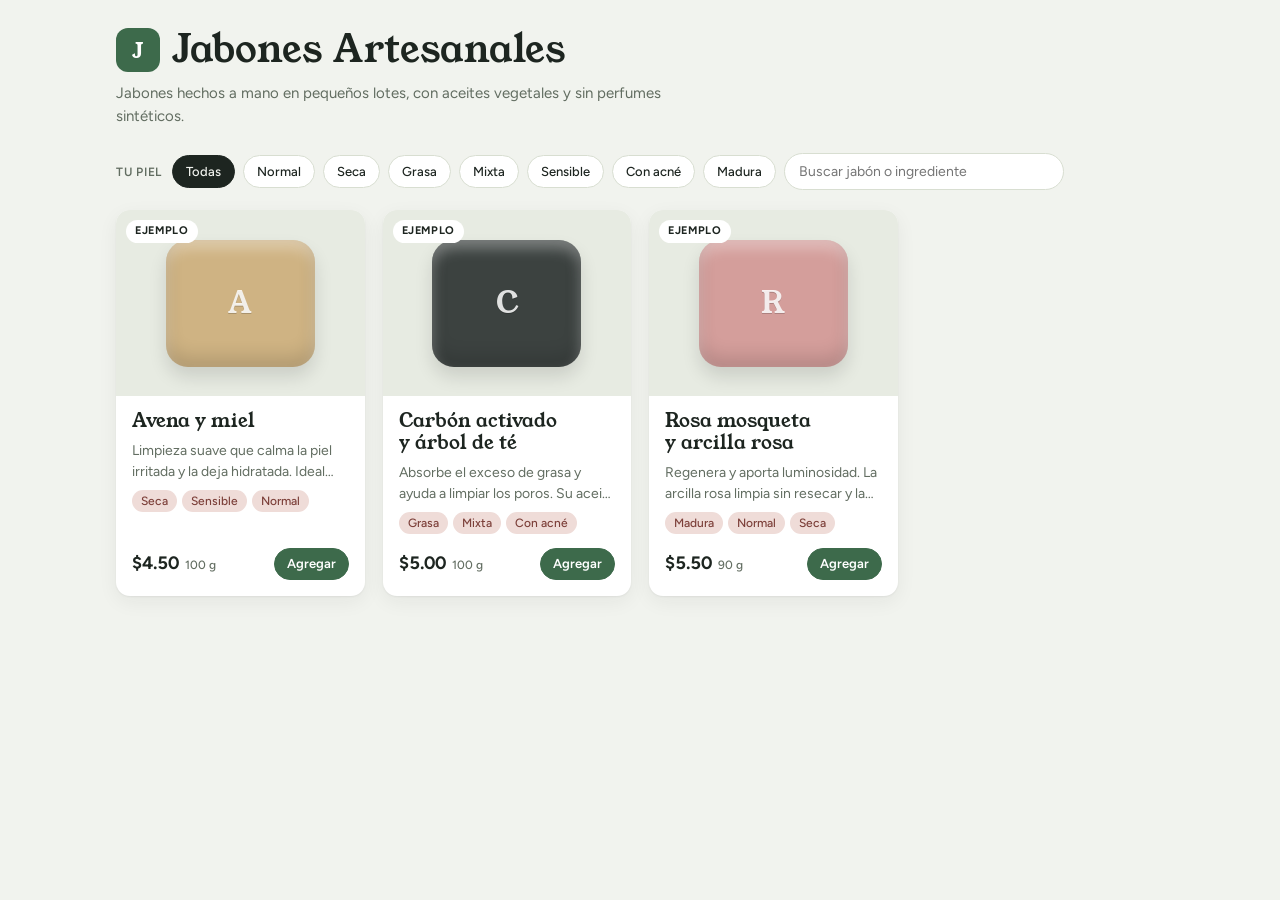
==== index.html @ a1d327c5 "Primera versión" ====
<!doctype html>
<html lang="es">
<head>
<meta charset="utf-8">
<meta name="viewport" content="width=device-width,initial-scale=1,viewport-fit=cover">
<title>Jabones Artesanales</title>
<meta name="description" content="Catálogo de jabones artesanales. Elige tus jabones y haz tu pedido por WhatsApp.">
<link rel="preconnect" href="https://fonts.googleapis.com">
<link rel="preconnect" href="https://fonts.gstatic.com" crossorigin>
<link rel="stylesheet" href="https://fonts.googleapis.com/css2?family=Young+Serif&family=Figtree:wght@400;500;600;700&display=swap">
<link rel="stylesheet" href="estilos.css">
</head>
<body>
<div id="tienda"><p class="cargando">Cargando catálogo…</p></div>
<dialog id="dlg"></dialog>
<div id="toast" class="toast" hidden></div>

<script src="comun.js"></script>
<script>
let D = {config:{}, productos:[]};
let filtroPiel = '', textoBusqueda = '';
let carrito = leerLocal('jab_carrito', {});
const prod = id => D.productos.find(p => p.id === id);
const visibles = () => D.productos.filter(p => p.visible !== false);

async function cargar() {
  try {
    const r = await fetch('catalogo.json?v=' + Date.now(), {cache:'no-store'});
    if (!r.ok) throw new Error(r.status);
    D = await r.json();
    MONEDA = D.config.moneda || '$';
    if (D.config.nombre) document.title = D.config.nombre;
    renderTienda();
  } catch {
    $('#tienda').innerHTML = '<div class="wrap"><div class="vacio" style="margin-top:40px"><h3>No se pudo cargar el catálogo</h3>Revisa tu conexión y recarga la página.</div></div>';
  }
}

function renderTienda() {
  const c = D.config, todos = visibles();
  const usadas = Object.keys(PIELES).filter(k => todos.some(p => (p.pieles || []).includes(k)));
  const q = textoBusqueda.toLowerCase();
  const lista = todos.filter(p => (!filtroPiel || (p.pieles || []).includes(filtroPiel)) &&
    (!q || (p.nombre + ' ' + p.descripcion + ' ' + p.ingredientes).toLowerCase().includes(q)));
  $('#tienda').innerHTML = `
    <header class="wrap tienda-top">
      <div class="marca"><div class="marca-sello" aria-hidden="true">${esc((c.nombre || 'J')[0])}</div><h1>${esc(c.nombre)}</h1></div>
      ${c.slogan ? `<p class="slogan">${esc(c.slogan)}</p>` : ''}
    </header>
    <div class="wrap">
      ${todos.length ? `<div class="filtros" role="group" aria-label="Filtrar por tipo de piel">
        <span class="filtro-lbl">Tu piel</span>
        <button class="chip" data-piel="" aria-pressed="${!filtroPiel}">Todas</button>
        ${usadas.map(k => `<button class="chip" data-piel="${k}" aria-pressed="${filtroPiel === k}">${PIELES[k]}</button>`).join('')}
        <input class="buscar" id="buscar" type="search" placeholder="Buscar jabón o ingrediente" value="${esc(textoBusqueda)}" aria-label="Buscar">
      </div>` : ''}
      <div class="rejilla">
        ${lista.map(tarjeta).join('') || `<div class="vacio" style="grid-column:1/-1">${todos.length
          ? '<h3>Ningún jabón coincide</h3>Prueba con otro tipo de piel o borra la búsqueda.'
          : '<h3>El catálogo se está preparando</h3>Muy pronto verás aquí los jabones disponibles.'}</div>`}
      </div>
    </div>
    ${barraPedido()}`;
  $$('[data-piel]').forEach(b => b.onclick = () => { filtroPiel = b.dataset.piel; renderTienda(); });
  const bus = $('#buscar');
  if (bus) bus.oninput = () => { textoBusqueda = bus.value; const pos = bus.selectionStart; renderTienda(); const n = $('#buscar'); n.focus(); n.setSelectionRange(pos, pos); };
  $$('[data-ver]').forEach(b => b.onclick = () => verDetalle(b.dataset.ver));
  $$('[data-mas]').forEach(b => b.onclick = () => cambiarCarrito(b.dataset.mas, 1));
  $$('[data-menos]').forEach(b => b.onclick = () => cambiarCarrito(b.dataset.menos, -1));
  const bp = $('#ver-pedido'); if (bp) bp.onclick = verPedido;
}
function pieles(p) { return (p.pieles || []).map(k => `<li>${PIELES[k] || esc(k)}</li>`).join(''); }
function tarjeta(p) {
  const n = carrito[p.id] || 0;
  return `<article class="jab">
    <button class="jab-foto" data-ver="${p.id}" aria-label="Ver detalles de ${esc(p.nombre)}">${fotoHTML(p)}
      ${p.agotado ? '<span class="sello agotado">Agotado</span>' : p.ejemplo ? '<span class="sello">Ejemplo</span>' : ''}</button>
    <div class="jab-info">
      <h3>${esc(p.nombre)}</h3>
      <p class="jab-desc">${esc(p.descripcion)}</p>
      <ul class="pieles" aria-label="Tipos de piel">${pieles(p)}</ul>
      <div class="jab-pie">
        <div><span class="precio num">${din(p.precio)}</span>${p.peso ? `<span class="peso">${esc(p.peso)} g</span>` : ''}</div>
        ${p.agotado ? '<span class="muted small">Sin existencias</span>' : n
          ? `<div class="paso"><button data-menos="${p.id}" aria-label="Quitar uno">−</button><span class="num">${n}</span><button data-mas="${p.id}" aria-label="Agregar uno">+</button></div>`
          : `<button class="btn chico pri" data-mas="${p.id}">Agregar</button>`}
      </div>
    </div></article>`;
}
function itemsCarrito() {
  return Object.entries(carrito).map(([id, n]) => ({p: prod(id), n})).filter(x => x.p && x.n > 0 && !x.p.agotado && x.p.visible !== false);
}
function barraPedido() {
  const it = itemsCarrito(); if (!it.length) return '';
  const cant = it.reduce((s, x) => s + x.n, 0), tot = it.reduce((s, x) => s + x.n * x.p.precio, 0);
  return `<div class="barra-pedido"><button class="btn pri" id="ver-pedido">Ver mi pedido · ${cant} ${cant === 1 ? 'jabón' : 'jabones'} · <span class="num">${din(tot)}</span></button></div>`;
}
function cambiarCarrito(id, d) {
  carrito[id] = Math.max(0, (carrito[id] || 0) + d);
  if (!carrito[id]) delete carrito[id];
  guardarLocal('jab_carrito', carrito);
  renderTienda();
  if ($('#dlg').open && $('#dlg [data-pedido]')) verPedido();
}
function verDetalle(id) {
  const p = prod(id); if (!p) return;
  const bloque = (t, v) => v ? `<div class="det-bloque"><h4>${t}</h4><p>${esc(v)}</p></div>` : '';
  abrir(`<div class="dlg">
    <div class="dlg-cab"><h2>${esc(p.nombre)}</h2><button class="cerrar" data-cerrar aria-label="Cerrar">×</button></div>
    <div class="dlg-cuerpo">
      <div class="det-foto">${fotoHTML(p)}</div>
      <ul class="pieles">${pieles(p)}</ul>
      ${bloque('Qué es', p.descripcion)}${bloque('Ingredientes', p.ingredientes)}${bloque('Cómo usarlo', p.uso)}
      <div class="det-bloque"><h4>Precio</h4><p class="num"><b>${din(p.precio)}</b>${p.peso ? ` · ${esc(p.peso)} g` : ''}</p></div>
    </div>
    <div class="dlg-pie">${p.agotado ? '<span class="muted">Agotado por ahora</span>' : `<button class="btn pri" id="det-add">Agregar al pedido</button>`}</div></div>`,
    d => { const b = $('#det-add', d); if (b) b.onclick = () => { cambiarCarrito(p.id, 1); d.close(); toast(p.nombre + ' agregado'); }; });
}
function mensajePedido(nombre, nota) {
  const it = itemsCarrito(), tot = it.reduce((s, x) => s + x.n * x.p.precio, 0);
  return [D.config.intro || 'Hola, quiero hacer este pedido:', '',
    ...it.map(x => `• ${x.n} × ${x.p.nombre} — ${din(x.n * x.p.precio)}`), '',
    `Total: ${din(tot)}`,
    nombre ? `Nombre: ${nombre}` : '', nota ? `Nota: ${nota}` : ''].filter((l, i, a) => l || a[i - 1]).join('\n').trim();
}
function verPedido() {
  const it = itemsCarrito();
  if (!it.length) { $('#dlg').close(); return; }
  const tot = it.reduce((s, x) => s + x.n * x.p.precio, 0);
  const num = (D.config.whatsapp || '').replace(/\D/g, '');
  const prev = {nombre: leerLocal('jab_nombre', ''), nota: $('#ped-nota')?.value || ''};
  abrir(`<div class="dlg" data-pedido>
    <div class="dlg-cab"><h2>Tu pedido</h2><button class="cerrar" data-cerrar aria-label="Cerrar">×</button></div>
    <div class="dlg-cuerpo">
      <div>${it.map(x => `<div class="linea-ped"><div><b>${esc(x.p.nombre)}</b><div class="muted small num">${din(x.p.precio)} c/u</div></div>
        <div class="paso"><button data-menos="${x.p.id}" aria-label="Quitar uno">−</button><span class="num">${x.n}</span><button data-mas="${x.p.id}" aria-label="Agregar uno">+</button></div>
        <b class="num">${din(x.n * x.p.precio)}</b></div>`).join('')}</div>
      <div class="total-ped"><span>Total</span><span class="num">${din(tot)}</span></div>
      <label class="campo"><span>Tu nombre</span><input id="ped-nombre" autocomplete="name" value="${esc(prev.nombre)}" placeholder="Para saber quién pide"></label>
      <label class="campo"><span>Nota (opcional)</span><input id="ped-nota" value="${esc(prev.nota)}" placeholder="Entrega, dirección, horario…"></label>
      ${num ? `<p class="wa-num">El pedido se abre en WhatsApp con el número <b class="num">+${esc(num)}</b>. Solo tienes que enviarlo.</p>` : ''}
    </div>
    <div class="dlg-pie">
      <button class="btn" id="ped-copiar">Copiar pedido</button>
      ${num ? `<a class="btn pri" id="ped-wa" target="_blank" rel="noopener" href="#">Enviar por WhatsApp</a>` : '<span class="muted small">El número de WhatsApp aún no está configurado.</span>'}
    </div></div>`, d => {
    const actual = () => mensajePedido($('#ped-nombre', d).value.trim(), $('#ped-nota', d).value.trim());
    const wa = $('#ped-wa', d);
    const act = () => { if (wa) wa.href = `https://wa.me/${num}?text=${encodeURIComponent(actual())}`; guardarLocal('jab_nombre', $('#ped-nombre', d).value); };
    $('#ped-nombre', d).oninput = act; $('#ped-nota', d).oninput = act; act();
    $$('[data-mas]', d).forEach(b => b.onclick = () => cambiarCarrito(b.dataset.mas, 1));
    $$('[data-menos]', d).forEach(b => b.onclick = () => cambiarCarrito(b.dataset.menos, -1));
    $('#ped-copiar', d).onclick = () => copiarTexto(actual(), 'Pedido copiado');
  });
}
cargar();
</script>
</body>
</html>
---- estilos.css ----
/* Layout: tienda de una columna (rejilla de pastillas de jabón) + panel de administración con pestañas */
:root{
  --bg:#f1f3ee; --surface:#ffffff; --surface-2:#e7ebe2; --ink:#1d2520; --muted:#626d61; --line:#d8ded1;
  --accent:#3d6a4b; --accent-ink:#ffffff; --accent-soft:#dde9df;
  --rosa:#efdcd8; --rosa-ink:#7c3f39;
  --ok:#2f7a4a; --warn:#a46a12; --bad:#b23a3a; --warn-soft:#f6ead3; --bad-soft:#f6dcdc; --ok-soft:#dcefe2;
  --shadow:0 1px 2px rgba(29,37,32,.06),0 6px 20px rgba(29,37,32,.06);
  --f-display:"Young Serif",Georgia,"Times New Roman",serif;
  --f-body:"Figtree",system-ui,-apple-system,"Segoe UI",sans-serif;
  --r:14px;
}
@media (prefers-color-scheme:dark){:root:not([data-theme="light"]){
  --bg:#141916; --surface:#1c231f; --surface-2:#252e28; --ink:#e8ede6; --muted:#9ba799; --line:#2f3a32;
  --accent:#8fc39f; --accent-ink:#0e1a12; --accent-soft:#24362a;
  --rosa:#3a2826; --rosa-ink:#f1c4bd;
  --ok:#7fcf98; --warn:#e2b25f; --bad:#f08b8b; --warn-soft:#3a3020; --bad-soft:#3d2424; --ok-soft:#1f3527;
  --shadow:0 1px 2px rgba(0,0,0,.3),0 6px 20px rgba(0,0,0,.25); color-scheme:dark}}
:root[data-theme="dark"]{
  --bg:#141916; --surface:#1c231f; --surface-2:#252e28; --ink:#e8ede6; --muted:#9ba799; --line:#2f3a32;
  --accent:#8fc39f; --accent-ink:#0e1a12; --accent-soft:#24362a;
  --rosa:#3a2826; --rosa-ink:#f1c4bd;
  --ok:#7fcf98; --warn:#e2b25f; --bad:#f08b8b; --warn-soft:#3a3020; --bad-soft:#3d2424; --ok-soft:#1f3527;
  --shadow:0 1px 2px rgba(0,0,0,.3),0 6px 20px rgba(0,0,0,.25); color-scheme:dark}
*{box-sizing:border-box}
body{background:var(--bg);color:var(--ink);font-family:var(--f-body);font-size:15px;line-height:1.5;-webkit-font-smoothing:antialiased}
h1,h2,h3{font-family:var(--f-display);font-weight:400;text-wrap:balance;margin:0;line-height:1.15}
button,input,select,textarea{font:inherit;color:inherit}
:focus-visible{outline:2px solid var(--accent);outline-offset:2px}
.wrap{max-width:1080px;margin:0 auto;padding-inline:16px}
.num{font-variant-numeric:tabular-nums}
.muted{color:var(--muted)}
.small{font-size:13px}

/* botones */
.btn{display:inline-flex;align-items:center;justify-content:center;gap:6px;border:1px solid var(--line);background:var(--surface);border-radius:999px;padding:8px 16px;cursor:pointer;font-weight:600;font-size:14px;text-decoration:none;color:var(--ink);white-space:nowrap}
.btn:hover{border-color:var(--accent)}
.btn.pri{background:var(--accent);color:var(--accent-ink);border-color:var(--accent)}
.btn.pri:hover{filter:brightness(1.07)}
.btn.peligro{color:var(--bad);border-color:var(--bad)}
.btn.chico{padding:5px 12px;font-size:13px}
.btn.plano{border-color:transparent;background:transparent}
.btn:disabled{opacity:.5;cursor:not-allowed}

/* ---------- Tienda ---------- */
.tienda-top{padding-block:28px 8px}
.marca{display:flex;align-items:center;gap:12px}
.marca-sello{width:44px;height:44px;border-radius:12px;background:var(--accent);color:var(--accent-ink);display:grid;place-items:center;font-family:var(--f-display);font-size:22px;flex:none}
.marca h1{font-size:clamp(26px,5vw,38px)}
.slogan{margin:10px 0 0;color:var(--muted);max-width:60ch}
.filtros{display:flex;flex-wrap:wrap;gap:8px;align-items:center;padding-block:18px 6px}
.chip{border:1px solid var(--line);background:var(--surface);border-radius:999px;padding:6px 13px;font-size:13px;font-weight:500;cursor:pointer}
.chip[aria-pressed="true"]{background:var(--ink);color:var(--bg);border-color:var(--ink)}
.buscar{flex:1 1 200px;min-width:0;max-width:280px;border:1px solid var(--line);background:var(--surface);border-radius:999px;padding:7px 14px;font-size:14px}
.filtro-lbl{font-size:12px;letter-spacing:.06em;text-transform:uppercase;color:var(--muted);font-weight:600;margin-right:2px}

.rejilla{display:grid;grid-template-columns:repeat(auto-fill,minmax(230px,1fr));gap:18px;padding-block:14px 120px}
.jab{background:var(--surface);border-radius:var(--r);overflow:hidden;display:flex;flex-direction:column;box-shadow:var(--shadow);min-width:0}
.jab-foto{all:unset;cursor:pointer;display:block;aspect-ratio:4/3;position:relative;background:var(--surface-2)}
.jab-foto img{width:100%;height:100%;object-fit:cover;display:block}
.jab-foto:focus-visible{outline:2px solid var(--accent);outline-offset:-2px}
.pastilla{position:absolute;inset:16% 20%;border-radius:22px;box-shadow:inset 0 -10px 18px rgba(0,0,0,.14),inset 0 8px 14px rgba(255,255,255,.35),0 10px 18px rgba(0,0,0,.12);display:grid;place-items:center;font-family:var(--f-display);font-size:30px;color:rgba(255,255,255,.85);text-shadow:0 1px 0 rgba(0,0,0,.18)}
.sello{position:absolute;top:10px;left:10px;font-size:11px;font-weight:700;letter-spacing:.06em;text-transform:uppercase;padding:3px 9px;border-radius:999px;background:var(--surface);color:var(--ink)}
.sello.agotado{background:var(--bad-soft);color:var(--bad)}
.jab-info{padding:14px 16px 16px;display:flex;flex-direction:column;gap:8px;flex:1}
.jab-info h3{font-size:19px}
.jab-desc{margin:0;color:var(--muted);font-size:14px;display:-webkit-box;-webkit-line-clamp:2;-webkit-box-orient:vertical;overflow:hidden}
.pieles{display:flex;flex-wrap:wrap;gap:5px;list-style:none;margin:0;padding:0}
.pieles li{font-size:12px;background:var(--rosa);color:var(--rosa-ink);padding:2px 9px;border-radius:999px;font-weight:500}
.jab-pie{display:flex;align-items:center;justify-content:space-between;gap:10px;margin-top:auto;padding-top:6px}
.precio{font-weight:700;font-size:18px}
.peso{font-size:12px;color:var(--muted);margin-left:6px;font-weight:500}
.paso{display:inline-flex;align-items:center;border:1px solid var(--line);border-radius:999px;overflow:hidden}
.paso button{all:unset;cursor:pointer;width:32px;height:32px;display:grid;place-items:center;font-size:18px}
.paso button:focus-visible{outline:2px solid var(--accent)}
.paso span{min-width:22px;text-align:center;font-weight:700}

.vacio{padding:48px 20px;text-align:center;color:var(--muted);background:var(--surface);border-radius:var(--r);border:1px dashed var(--line)}
.vacio h3{color:var(--ink);margin-bottom:6px;font-size:20px}

.barra-pedido{position:fixed;left:0;right:0;bottom:0;padding:12px 16px calc(12px + env(safe-area-inset-bottom,0px));background:linear-gradient(to top,var(--bg) 70%,transparent);display:flex;justify-content:center;pointer-events:none;z-index:5}
.barra-pedido .btn{pointer-events:auto;padding:13px 22px;font-size:15px;box-shadow:var(--shadow)}

/* ---------- Diálogos ---------- */
dialog{border:none;border-radius:18px;padding:0;background:var(--surface);color:var(--ink);width:min(560px,calc(100vw - 24px));max-height:calc(100dvh - 32px);box-shadow:0 20px 60px rgba(0,0,0,.3)}
dialog::backdrop{background:rgba(15,20,17,.45)}
.dlg{display:flex;flex-direction:column;max-height:calc(100dvh - 32px)}
.dlg-cab{display:flex;align-items:center;justify-content:space-between;gap:12px;padding:16px 20px;border-bottom:1px solid var(--line)}
.dlg-cab h2{font-size:21px}
.dlg-cuerpo{padding:18px 20px;overflow:auto;display:flex;flex-direction:column;gap:14px}
.dlg-pie{padding:14px 20px;border-top:1px solid var(--line);display:flex;gap:10px;justify-content:flex-end;flex-wrap:wrap;align-items:center}
.cerrar{all:unset;cursor:pointer;width:34px;height:34px;border-radius:50%;display:grid;place-items:center;font-size:20px;color:var(--muted)}
.cerrar:hover{background:var(--surface-2)}
.det-foto{aspect-ratio:16/10;border-radius:12px;overflow:hidden;position:relative;background:var(--surface-2)}
.det-foto img{width:100%;height:100%;object-fit:cover}
.det-bloque h4{margin:0 0 3px;font-size:12px;letter-spacing:.06em;text-transform:uppercase;color:var(--muted)}
.det-bloque p{margin:0;white-space:pre-line}

.linea-ped{display:grid;grid-template-columns:1fr auto auto;gap:10px;align-items:center;padding-block:8px;border-bottom:1px solid var(--line)}
.linea-ped:last-child{border-bottom:none}
.total-ped{display:flex;justify-content:space-between;font-size:18px;font-weight:700}
.wa-num{font-size:13px;color:var(--muted)}

/* formularios */
.campo{display:flex;flex-direction:column;gap:5px;min-width:0}
.campo>span{font-size:13px;font-weight:600}
.campo input,.campo select,.campo textarea,.inp{border:1px solid var(--line);background:var(--bg);border-radius:10px;padding:9px 11px;font-size:15px;width:100%;min-width:0}
.campo textarea{min-height:76px;resize:vertical}
.fila{display:grid;grid-template-columns:repeat(auto-fit,minmax(140px,1fr));gap:12px}
.ayuda{font-size:12px;color:var(--muted)}
.marcas{display:flex;flex-wrap:wrap;gap:6px}
.marcas label{display:inline-flex;align-items:center;gap:6px;border:1px solid var(--line);border-radius:999px;padding:5px 12px;font-size:13px;cursor:pointer}
.marcas input{accent-color:var(--accent)}
.marcas label:has(input:checked){background:var(--rosa);color:var(--rosa-ink);border-color:transparent}
.items-ed{display:flex;flex-direction:column;gap:8px}
.item-ed{display:grid;grid-template-columns:2fr .8fr 1fr auto;gap:8px;align-items:end}
.item-ed .quitar{all:unset;cursor:pointer;width:34px;height:38px;display:grid;place-items:center;color:var(--muted);font-size:18px}
@media (max-width:520px){.item-ed{grid-template-columns:1fr 1fr;}.item-ed .ancho{grid-column:1/-1}}

/* ---------- Administración ---------- */
.adm-top{position:sticky;top:env(safe-area-inset-top,0px);z-index:4;background:var(--bg);border-bottom:1px solid var(--line)}
.adm-top .wrap{display:flex;align-items:center;gap:12px;padding-block:12px;flex-wrap:wrap}
.adm-top h1{font-size:22px;flex:1;min-width:0}
.adm-top .etq{font-family:var(--f-body);font-size:11px;letter-spacing:.08em;text-transform:uppercase;color:var(--muted);display:block;font-weight:600}
.pestanas{display:flex;gap:4px;overflow-x:auto;padding-block:0 10px;scrollbar-width:none}
.pestanas button{all:unset;cursor:pointer;padding:8px 14px;border-radius:999px;font-weight:600;font-size:14px;white-space:nowrap;color:var(--muted)}
.pestanas button[aria-selected="true"]{background:var(--ink);color:var(--bg)}
.pestanas button:focus-visible{outline:2px solid var(--accent)}
.seccion{padding-block:22px 80px;display:flex;flex-direction:column;gap:20px}
.sec-cab{display:flex;align-items:center;justify-content:space-between;gap:12px;flex-wrap:wrap}
.sec-cab h2{font-size:26px}
.kpis{display:grid;grid-template-columns:repeat(auto-fit,minmax(150px,1fr));gap:12px}
.kpi{background:var(--surface);border-radius:var(--r);padding:14px 16px;box-shadow:var(--shadow)}
.kpi b{display:block;font-size:24px;font-weight:700;font-variant-numeric:tabular-nums;margin-top:2px}
.kpi span{font-size:12px;letter-spacing:.05em;text-transform:uppercase;color:var(--muted);font-weight:600}
.kpi small{display:block;color:var(--muted);font-size:12px}
.panel{background:var(--surface);border-radius:var(--r);box-shadow:var(--shadow);padding:16px 18px;min-width:0}
.panel h3{font-size:18px;margin-bottom:10px}
.tabla-wrap{overflow-x:auto}
table{border-collapse:collapse;width:100%;font-size:14px}
th{text-align:left;font-size:12px;letter-spacing:.05em;text-transform:uppercase;color:var(--muted);font-weight:600;padding:6px 10px;border-bottom:1px solid var(--line);white-space:nowrap}
td{padding:9px 10px;border-bottom:1px solid var(--line);vertical-align:middle}
tr:last-child td{border-bottom:none}
td.n,th.n{text-align:right;font-variant-numeric:tabular-nums}
.estado{display:inline-block;font-size:12px;font-weight:600;padding:2px 9px;border-radius:999px;white-space:nowrap}
.e-ok{background:var(--ok-soft);color:var(--ok)}
.e-warn{background:var(--warn-soft);color:var(--warn)}
.e-bad{background:var(--bad-soft);color:var(--bad)}
.e-neu{background:var(--surface-2);color:var(--muted)}
.lista{display:flex;flex-direction:column;gap:10px}
.reg{background:var(--surface);border-radius:var(--r);box-shadow:var(--shadow);padding:14px 16px;display:grid;grid-template-columns:1fr auto;gap:6px 14px;align-items:start}
.reg h4{margin:0;font-size:16px;font-weight:600}
.reg .det{font-size:13px;color:var(--muted)}
.reg .der{text-align:right;display:flex;flex-direction:column;align-items:flex-end;gap:6px}
.reg .acc{grid-column:1/-1;display:flex;gap:6px;flex-wrap:wrap;align-items:center}
.reg select{border:1px solid var(--line);background:var(--bg);border-radius:999px;padding:4px 10px;font-size:13px}
.prod-row{display:grid;grid-template-columns:64px 1fr auto;gap:14px;align-items:center}
.mini{width:64px;height:48px;border-radius:10px;overflow:hidden;position:relative;background:var(--surface-2)}
.mini img{width:100%;height:100%;object-fit:cover}
.mini .pastilla{inset:14% 16%;border-radius:8px;font-size:14px}
.barrita{height:6px;border-radius:3px;background:var(--surface-2);overflow:hidden;min-width:60px}
.barrita i{display:block;height:100%;background:var(--accent)}
.aviso{padding:12px 14px;border-radius:12px;background:var(--warn-soft);color:var(--warn);font-size:14px}
.filtro-mes{display:flex;gap:8px;align-items:center}
.flotante{position:fixed;right:16px;bottom:calc(16px + env(safe-area-inset-bottom,0px));z-index:6}
.toast{position:fixed;left:50%;transform:translateX(-50%);bottom:calc(84px + env(safe-area-inset-bottom,0px));background:var(--ink);color:var(--bg);padding:10px 18px;border-radius:999px;font-size:14px;z-index:20;max-width:calc(100vw - 32px)}
.velo{position:fixed;inset:0;background:rgba(15,20,17,.5);display:grid;place-items:center;z-index:30;color:#fff;font-weight:600}
.dos{display:grid;grid-template-columns:repeat(auto-fit,minmax(300px,1fr));gap:16px}
.dos>*{min-width:0}
@media (prefers-reduced-motion:no-preference){.jab{transition:transform .18s ease}.jab:hover{transform:translateY(-2px)}}

/* Base de la página (antes la ponía claude.ai) */
html{-webkit-text-size-adjust:100%}
body{margin:0;min-height:100vh;padding-top:env(safe-area-inset-top,0px)}
img{max-width:100%}
[hidden]{display:none!important}
a{color:var(--accent)}
.cargando{padding:60px 16px;text-align:center;color:var(--muted)}
.enlace-copia{display:flex;gap:8px;align-items:center;flex-wrap:wrap}
.enlace-copia code{background:var(--bg);border:1px solid var(--line);border-radius:8px;padding:7px 10px;font-size:14px;overflow-wrap:anywhere}
.pasos{margin:0;padding-left:20px;display:flex;flex-direction:column;gap:6px;font-size:14px}
.sinc{font-size:12px;color:var(--muted)}
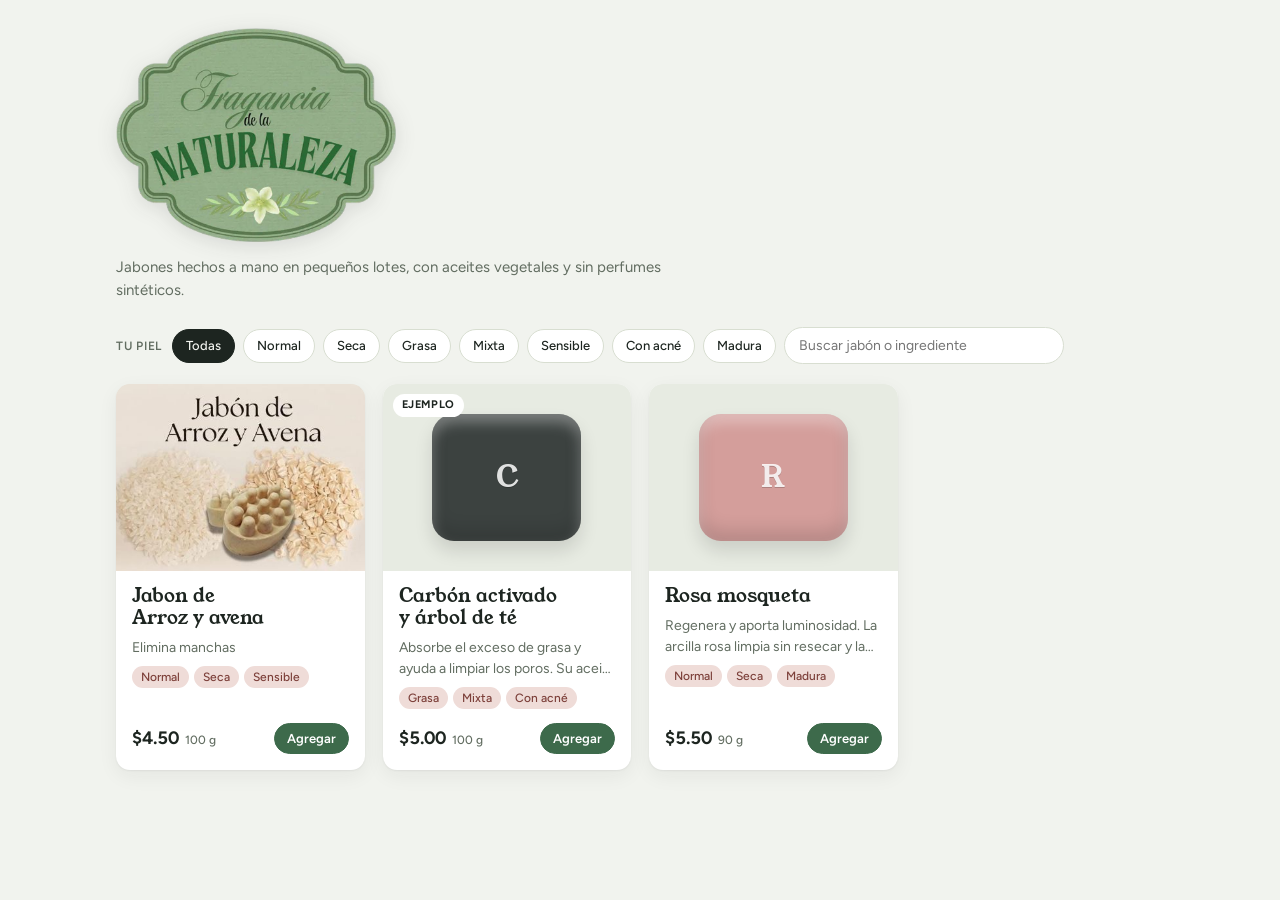
==== commit 0a2440ab: "Logo de Fragancia de la Naturaleza en el catálogo, el panel y el ícono de la app" ====
--- a/index.html
+++ b/index.html
@@ -44,7 +44,7 @@
     (!q || (p.nombre + ' ' + p.descripcion + ' ' + p.ingredientes).toLowerCase().includes(q)));
   $('#tienda').innerHTML = `
     <header class="wrap tienda-top">
-      <div class="marca"><div class="marca-sello" aria-hidden="true">${esc((c.nombre || 'J')[0])}</div><h1>${esc(c.nombre)}</h1></div>
+      <div class="marca-logo"><img class="logo" src="logo.png" alt="${esc(c.nombre)}" width="440" height="337"><h1 class="oculto">${esc(c.nombre)}</h1></div>
       ${c.slogan ? `<p class="slogan">${esc(c.slogan)}</p>` : ''}
     </header>
     <div class="wrap">
--- a/estilos.css
+++ b/estilos.css
@@ -179,3 +179,29 @@
 .enlace-copia code{background:var(--bg);border:1px solid var(--line);border-radius:8px;padding:7px 10px;font-size:14px;overflow-wrap:anywhere}
 .pasos{margin:0;padding-left:20px;display:flex;flex-direction:column;gap:6px;font-size:14px}
 .sinc{font-size:12px;color:var(--muted)}
+
+/* App en el celular: pestañas abajo, al alcance del pulgar */
+.adm-top .sinc{order:1;min-width:0}
+.adm-top .wrap>.btn{order:2}
+.sinc-alerta{color:var(--warn);font-weight:600}
+@media (max-width:720px){
+  .adm-top .wrap:first-child{padding-block:10px;gap:8px}
+  .adm-top h1{font-size:20px;flex:1 1 100%;text-wrap:wrap}
+  .adm-top .sinc{flex:1}
+  .adm-top .pestanas{position:fixed;left:0;right:0;bottom:0;z-index:10;margin:0;gap:2px;padding:6px 6px calc(6px + env(safe-area-inset-bottom,0px));
+    background:var(--surface);border-top:1px solid var(--line);box-shadow:0 -6px 18px rgba(0,0,0,.06);overflow-x:auto}
+  .pestanas button{flex:1 0 auto;text-align:center;padding:10px 8px;font-size:12.5px}
+  .seccion{padding-bottom:calc(110px + env(safe-area-inset-bottom,0px))}
+  .toast{bottom:calc(90px + env(safe-area-inset-bottom,0px))}
+  .reg .der{gap:4px}
+  dialog{width:calc(100vw - 16px);max-height:calc(100dvh - 16px)}
+}
+
+/* Logo del negocio */
+.marca-logo{display:flex;justify-content:center}
+.marca-logo .logo{width:min(280px,72vw);height:auto;display:block;filter:drop-shadow(0 4px 10px rgba(29,37,32,.12))}
+.tienda-top .marca-logo{justify-content:flex-start}
+.tienda-top .slogan{margin-top:14px}
+.logo-mini{width:58px;height:auto;flex:none}
+.oculto{position:absolute;width:1px;height:1px;overflow:hidden;clip:rect(0 0 0 0);white-space:nowrap}
+@media (max-width:720px){.tienda-top .marca-logo{justify-content:center}.tienda-top .slogan{text-align:center;margin-inline:auto}.logo-mini{width:46px}}
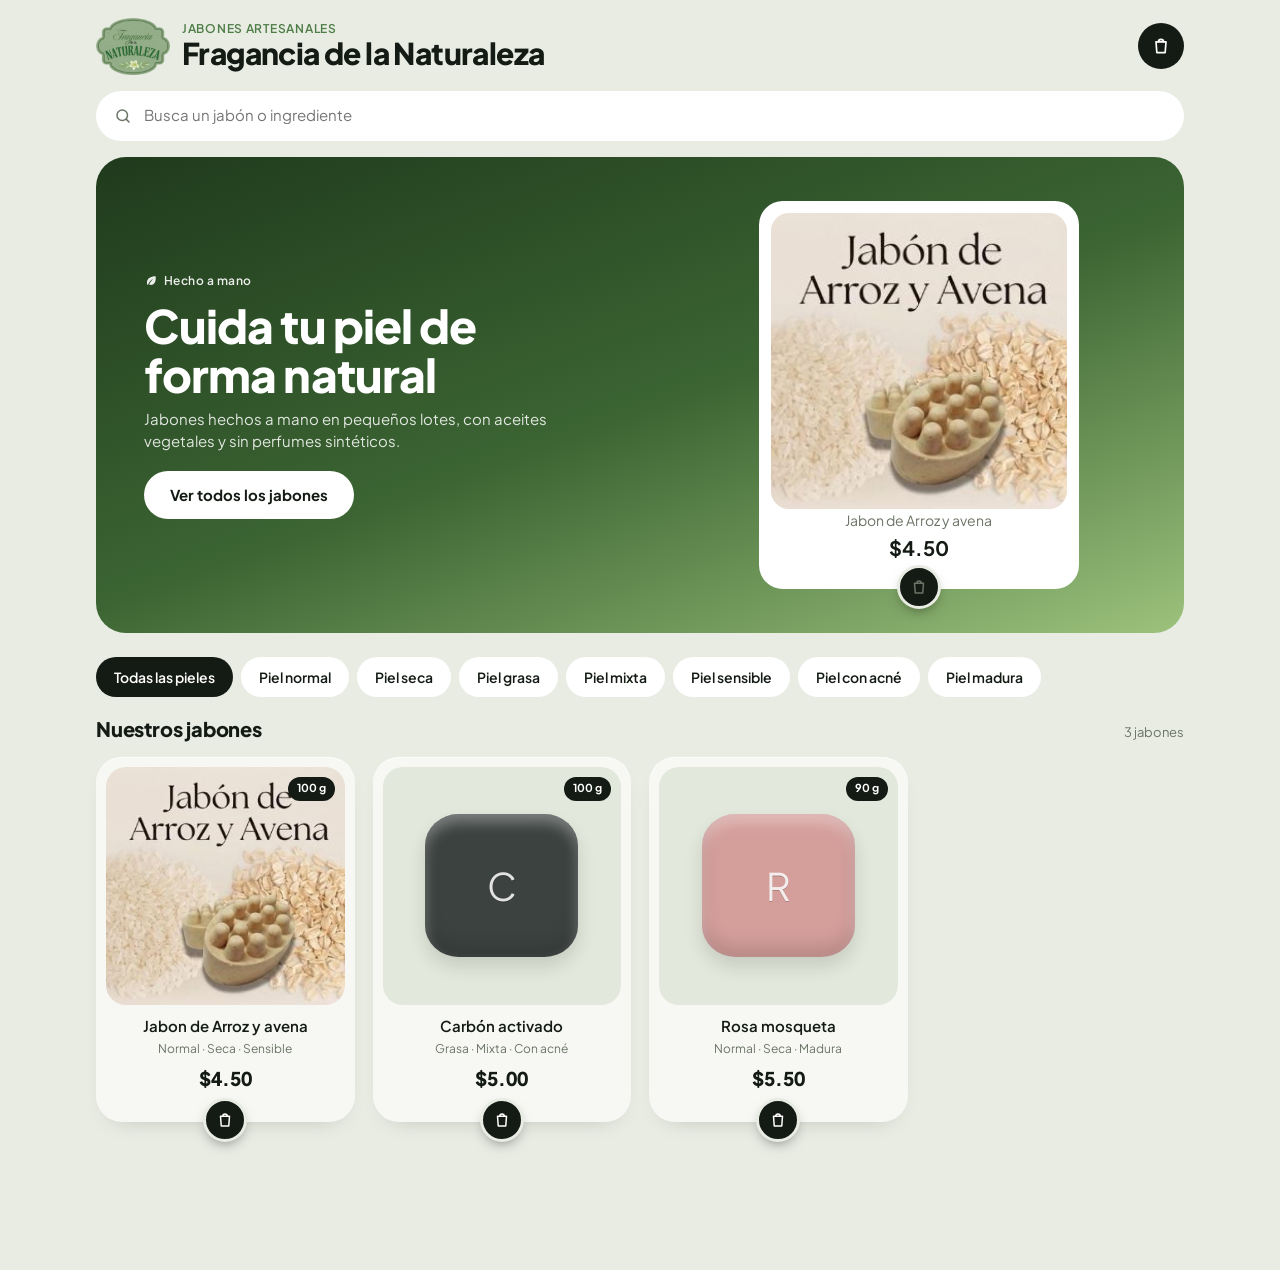
==== commit a7a4fead: "Catálogo con nuevo diseño estilo app: banner destacado, tarjetas grandes y barra de pedido flotante" ====
--- a/index.html
+++ b/index.html
@@ -3,14 +3,17 @@
 <head>
 <meta charset="utf-8">
 <meta name="viewport" content="width=device-width,initial-scale=1,viewport-fit=cover">
-<title>Jabones Artesanales</title>
+<meta name="theme-color" content="#1f3a1c">
+<title>Fragancia de la Naturaleza</title>
 <meta name="description" content="Catálogo de jabones artesanales. Elige tus jabones y haz tu pedido por WhatsApp.">
+<link rel="icon" href="icono-192.png">
 <link rel="preconnect" href="https://fonts.googleapis.com">
 <link rel="preconnect" href="https://fonts.gstatic.com" crossorigin>
-<link rel="stylesheet" href="https://fonts.googleapis.com/css2?family=Young+Serif&family=Figtree:wght@400;500;600;700&display=swap">
+<link rel="stylesheet" href="https://fonts.googleapis.com/css2?family=Plus+Jakarta+Sans:wght@400;500;600;700;800&family=Young+Serif&display=swap">
 <link rel="stylesheet" href="estilos.css">
+<link rel="stylesheet" href="tienda.css">
 </head>
-<body>
+<body class="tienda">
 <div id="tienda"><p class="cargando">Cargando catálogo…</p></div>
 <dialog id="dlg"></dialog>
 <div id="toast" class="toast" hidden></div>
@@ -22,6 +25,12 @@
 let carrito = leerLocal('jab_carrito', {});
 const prod = id => D.productos.find(p => p.id === id);
 const visibles = () => D.productos.filter(p => p.visible !== false);
+const ICONO = {
+  bolsa:'<svg viewBox="0 0 24 24" fill="none" stroke="currentColor" stroke-width="2" stroke-linecap="round" stroke-linejoin="round" aria-hidden="true"><path d="M6 7h12l-1 13H7z"/><path d="M9 7a3 3 0 0 1 6 0"/></svg>',
+  buscar:'<svg viewBox="0 0 24 24" fill="none" stroke="currentColor" stroke-width="2" stroke-linecap="round" aria-hidden="true"><circle cx="11" cy="11" r="7"/><path d="M20 20l-3.5-3.5"/></svg>',
+  atras:'<svg viewBox="0 0 24 24" fill="none" stroke="currentColor" stroke-width="2" stroke-linecap="round" stroke-linejoin="round" aria-hidden="true"><path d="M15 5l-7 7 7 7"/></svg>',
+  hoja:'<svg viewBox="0 0 24 24" width="14" height="14" fill="currentColor" aria-hidden="true"><path d="M20 4c-9 0-15 4-15 11 0 1.6.4 3 1 4l1.4-1.4C9 13 12 10 16 8c-3 3-5.6 6-7.3 10.2C10 18.7 11 19 12 19c6 0 9-6 8-15z"/></svg>',
+};
 
 async function cargar() {
   try {
@@ -32,60 +41,84 @@
     if (D.config.nombre) document.title = D.config.nombre;
     renderTienda();
   } catch {
-    $('#tienda').innerHTML = '<div class="wrap"><div class="vacio" style="margin-top:40px"><h3>No se pudo cargar el catálogo</h3>Revisa tu conexión y recarga la página.</div></div>';
+    $('#tienda').innerHTML = '<div class="t-wrap"><div class="t-vacio" style="margin-top:40px"><b>No se pudo cargar el catálogo</b>Revisa tu conexión y recarga la página.</div></div>';
   }
 }
-
+const cantidadCarrito = () => itemsCarrito().reduce((s, x) => s + x.n, 0);
+/* Jabón destacado del banner: el primero disponible con foto, o el primero disponible */
+function destacado() {
+  const disp = visibles().filter(p => !p.agotado);
+  return disp.find(p => p.foto && !p.ejemplo) || disp.find(p => !p.ejemplo) || disp[0];
+}
 function renderTienda() {
-  const c = D.config, todos = visibles();
+  const c = D.config, todos = visibles(), dest = destacado();
   const usadas = Object.keys(PIELES).filter(k => todos.some(p => (p.pieles || []).includes(k)));
   const q = textoBusqueda.toLowerCase();
   const lista = todos.filter(p => (!filtroPiel || (p.pieles || []).includes(filtroPiel)) &&
     (!q || (p.nombre + ' ' + p.descripcion + ' ' + p.ingredientes).toLowerCase().includes(q)));
+  const n = cantidadCarrito();
   $('#tienda').innerHTML = `
-    <header class="wrap tienda-top">
-      <div class="marca-logo"><img class="logo" src="logo.png" alt="${esc(c.nombre)}" width="440" height="337"><h1 class="oculto">${esc(c.nombre)}</h1></div>
-      ${c.slogan ? `<p class="slogan">${esc(c.slogan)}</p>` : ''}
+    <header class="t-wrap t-top">
+      <img class="logo" src="logo.png" alt="" width="440" height="337">
+      <h1><small>Jabones artesanales</small>${esc(c.nombre || 'Catálogo')}</h1>
+      <button class="t-circulo" id="t-bolsa" aria-label="Ver mi pedido">${ICONO.bolsa}${n ? `<span class="t-cuenta">${n}</span>` : ''}</button>
     </header>
-    <div class="wrap">
-      ${todos.length ? `<div class="filtros" role="group" aria-label="Filtrar por tipo de piel">
-        <span class="filtro-lbl">Tu piel</span>
-        <button class="chip" data-piel="" aria-pressed="${!filtroPiel}">Todas</button>
-        ${usadas.map(k => `<button class="chip" data-piel="${k}" aria-pressed="${filtroPiel === k}">${PIELES[k]}</button>`).join('')}
-        <input class="buscar" id="buscar" type="search" placeholder="Buscar jabón o ingrediente" value="${esc(textoBusqueda)}" aria-label="Buscar">
+    <div class="t-wrap">
+      <label class="t-buscar">${ICONO.buscar}<input id="buscar" type="search" placeholder="Busca un jabón o ingrediente" value="${esc(textoBusqueda)}" aria-label="Buscar"></label>
+      ${dest && !q && !filtroPiel ? `<section class="t-hero">
+        <div>
+          <span class="etiqueta">${ICONO.hoja} Hecho a mano</span>
+          <h2>Cuida tu piel de forma natural</h2>
+          ${c.slogan ? `<p>${esc(c.slogan)}</p>` : ''}
+          <div class="t-acciones"><a class="t-pastilla-blanca" href="#productos">Ver todos los jabones</a></div>
+        </div>
+        <button class="t-destacado" data-ver="${dest.id}" aria-label="Ver ${esc(dest.nombre)}">
+          <div class="t-img">${fotoHTML(dest)}</div>
+          <span>${esc(dest.nombre)}</span><b>${din(dest.precio)}</b>
+          <span class="t-boton-redondo" aria-hidden="true">${ICONO.bolsa}</span>
+        </button>
+      </section>` : ''}
+      ${usadas.length ? `<div class="t-chips" role="group" aria-label="Filtrar por tipo de piel">
+        <button class="t-chip" data-piel="" aria-pressed="${!filtroPiel}">Todas las pieles</button>
+        ${usadas.map(k => `<button class="t-chip" data-piel="${k}" aria-pressed="${filtroPiel === k}">Piel ${PIELES[k].toLowerCase()}</button>`).join('')}
       </div>` : ''}
-      <div class="rejilla">
-        ${lista.map(tarjeta).join('') || `<div class="vacio" style="grid-column:1/-1">${todos.length
-          ? '<h3>Ningún jabón coincide</h3>Prueba con otro tipo de piel o borra la búsqueda.'
-          : '<h3>El catálogo se está preparando</h3>Muy pronto verás aquí los jabones disponibles.'}</div>`}
+      <div class="t-seccion-titulo" id="productos"><h3>${filtroPiel ? 'Para piel ' + PIELES[filtroPiel].toLowerCase() : q ? 'Resultados' : 'Nuestros jabones'}</h3><span>${lista.length} ${lista.length === 1 ? 'jabón' : 'jabones'}</span></div>
+      <div class="t-rejilla">
+        ${lista.map(tarjeta).join('') || `<div class="t-vacio">${todos.length
+          ? '<b>Ningún jabón coincide</b>Prueba con otro tipo de piel o borra la búsqueda.'
+          : '<b>El catálogo se está preparando</b>Muy pronto verás aquí los jabones disponibles.'}</div>`}
       </div>
     </div>
     ${barraPedido()}`;
   $$('[data-piel]').forEach(b => b.onclick = () => { filtroPiel = b.dataset.piel; renderTienda(); });
   const bus = $('#buscar');
-  if (bus) bus.oninput = () => { textoBusqueda = bus.value; const pos = bus.selectionStart; renderTienda(); const n = $('#buscar'); n.focus(); n.setSelectionRange(pos, pos); };
+  if (bus) bus.oninput = () => { textoBusqueda = bus.value; const pos = bus.selectionStart; renderTienda(); const nb = $('#buscar'); nb.focus(); nb.setSelectionRange(pos, pos); };
   $$('[data-ver]').forEach(b => b.onclick = () => verDetalle(b.dataset.ver));
-  $$('[data-mas]').forEach(b => b.onclick = () => cambiarCarrito(b.dataset.mas, 1));
-  $$('[data-menos]').forEach(b => b.onclick = () => cambiarCarrito(b.dataset.menos, -1));
+  $$('[data-mas]').forEach(b => b.onclick = e => { e.stopPropagation(); cambiarCarrito(b.dataset.mas, 1); });
+  $$('[data-menos]').forEach(b => b.onclick = e => { e.stopPropagation(); cambiarCarrito(b.dataset.menos, -1); });
+  $('#t-bolsa').onclick = () => itemsCarrito().length ? verPedido() : toast('Tu pedido está vacío. Agrega un jabón.');
   const bp = $('#ver-pedido'); if (bp) bp.onclick = verPedido;
 }
-function pieles(p) { return (p.pieles || []).map(k => `<li>${PIELES[k] || esc(k)}</li>`).join(''); }
+const pielesTexto = p => (p.pieles || []).map(k => PIELES[k] || k).join(' · ');
+function selloDe(p) {
+  return p.agotado ? '<span class="t-sello agotado">Agotado</span>' : p.ejemplo ? '<span class="t-sello ej">Ejemplo</span>' : p.peso ? `<span class="t-sello">${esc(p.peso)} g</span>` : '';
+}
+function contador(p, claro) {
+  const n = carrito[p.id] || 0;
+  return `<div class="t-contador${claro ? ' claro' : ''}"><button data-menos="${p.id}" aria-label="Quitar uno">−</button><span>${n}</span><button data-mas="${p.id}" aria-label="Agregar uno">+</button></div>`;
+}
 function tarjeta(p) {
   const n = carrito[p.id] || 0;
-  return `<article class="jab">
-    <button class="jab-foto" data-ver="${p.id}" aria-label="Ver detalles de ${esc(p.nombre)}">${fotoHTML(p)}
-      ${p.agotado ? '<span class="sello agotado">Agotado</span>' : p.ejemplo ? '<span class="sello">Ejemplo</span>' : ''}</button>
-    <div class="jab-info">
-      <h3>${esc(p.nombre)}</h3>
-      <p class="jab-desc">${esc(p.descripcion)}</p>
-      <ul class="pieles" aria-label="Tipos de piel">${pieles(p)}</ul>
-      <div class="jab-pie">
-        <div><span class="precio num">${din(p.precio)}</span>${p.peso ? `<span class="peso">${esc(p.peso)} g</span>` : ''}</div>
-        ${p.agotado ? '<span class="muted small">Sin existencias</span>' : n
-          ? `<div class="paso"><button data-menos="${p.id}" aria-label="Quitar uno">−</button><span class="num">${n}</span><button data-mas="${p.id}" aria-label="Agregar uno">+</button></div>`
-          : `<button class="btn chico pri" data-mas="${p.id}">Agregar</button>`}
-      </div>
-    </div></article>`;
+  return `<article class="t-card">
+    <button class="t-abrir" data-ver="${p.id}" aria-label="Ver detalles de ${esc(p.nombre)}">
+      <div class="t-img">${fotoHTML(p)}${selloDe(p)}</div>
+      <h4>${esc(p.nombre)}</h4>
+      ${p.pieles && p.pieles.length ? `<div class="t-pieles">${esc(pielesTexto(p))}</div>` : ''}
+      <div class="t-precio">${din(p.precio)}</div>
+    </button>
+    <div class="t-pie">${p.agotado ? `<button class="t-boton-redondo" disabled aria-label="Agotado">${ICONO.bolsa}</button>`
+      : n ? contador(p) : `<button class="t-boton-redondo" data-mas="${p.id}" aria-label="Agregar ${esc(p.nombre)} al pedido">${ICONO.bolsa}</button>`}</div>
+  </article>`;
 }
 function itemsCarrito() {
   return Object.entries(carrito).map(([id, n]) => ({p: prod(id), n})).filter(x => x.p && x.n > 0 && !x.p.agotado && x.p.visible !== false);
@@ -93,28 +126,40 @@
 function barraPedido() {
   const it = itemsCarrito(); if (!it.length) return '';
   const cant = it.reduce((s, x) => s + x.n, 0), tot = it.reduce((s, x) => s + x.n * x.p.precio, 0);
-  return `<div class="barra-pedido"><button class="btn pri" id="ver-pedido">Ver mi pedido · ${cant} ${cant === 1 ? 'jabón' : 'jabones'} · <span class="num">${din(tot)}</span></button></div>`;
+  return `<div class="t-barra"><button id="ver-pedido">${ICONO.bolsa.replace('<svg', '<svg width="20" height="20"')} Ver mi pedido · ${cant} <span class="t-total">${din(tot)}</span></button></div>`;
 }
 function cambiarCarrito(id, d) {
   carrito[id] = Math.max(0, (carrito[id] || 0) + d);
   if (!carrito[id]) delete carrito[id];
   guardarLocal('jab_carrito', carrito);
-  renderTienda();
-  if ($('#dlg').open && $('#dlg [data-pedido]')) verPedido();
+  const y = scrollY; renderTienda(); scrollTo(0, y);
+  const dlg = $('#dlg');
+  if (dlg.open && $('#dlg [data-pedido]')) verPedido();
+  else if (dlg.open && $('#dlg [data-detalle]')) verDetalle(id);
 }
 function verDetalle(id) {
   const p = prod(id); if (!p) return;
-  const bloque = (t, v) => v ? `<div class="det-bloque"><h4>${t}</h4><p>${esc(v)}</p></div>` : '';
-  abrir(`<div class="dlg">
-    <div class="dlg-cab"><h2>${esc(p.nombre)}</h2><button class="cerrar" data-cerrar aria-label="Cerrar">×</button></div>
-    <div class="dlg-cuerpo">
-      <div class="det-foto">${fotoHTML(p)}</div>
-      <ul class="pieles">${pieles(p)}</ul>
-      ${bloque('Qué es', p.descripcion)}${bloque('Ingredientes', p.ingredientes)}${bloque('Cómo usarlo', p.uso)}
-      <div class="det-bloque"><h4>Precio</h4><p class="num"><b>${din(p.precio)}</b>${p.peso ? ` · ${esc(p.peso)} g` : ''}</p></div>
-    </div>
-    <div class="dlg-pie">${p.agotado ? '<span class="muted">Agotado por ahora</span>' : `<button class="btn pri" id="det-add">Agregar al pedido</button>`}</div></div>`,
-    d => { const b = $('#det-add', d); if (b) b.onclick = () => { cambiarCarrito(p.id, 1); d.close(); toast(p.nombre + ' agregado'); }; });
+  const n = carrito[p.id] || 0;
+  const bloque = (t, v) => v ? `<details><summary>${t}</summary><p>${esc(v)}</p></details>` : '';
+  abrir(`<div class="t-det" data-detalle>
+    <div class="t-det-foto"><div class="t-img">${fotoHTML(p)}</div>
+      <button class="t-circulo claro" data-cerrar aria-label="Volver">${ICONO.atras}</button></div>
+    <div class="t-hoja">
+      <h2>${esc(p.nombre)}</h2>
+      ${(p.pieles || []).length ? `<div class="t-tags">${p.pieles.map(k => `<span>Piel ${esc((PIELES[k] || k).toLowerCase())}</span>`).join('')}</div>` : ''}
+      ${p.descripcion ? `<p>${esc(p.descripcion)}</p>` : ''}
+      ${bloque('Ingredientes', p.ingredientes)}${bloque('Cómo usarlo', p.uso)}
+      <div class="t-fila-precio"><div><b>${din(p.precio)}</b>${p.peso ? `<small>${esc(p.peso)} g</small>` : ''}</div>
+        ${!p.agotado && n ? contador(p, true) : ''}</div>
+      ${p.agotado ? '<button class="t-boton-negro" disabled>Agotado por ahora</button>'
+        : n ? `<button class="t-boton-negro" id="det-ver">Ver mi pedido · ${din(itemsCarrito().reduce((s, x) => s + x.n * x.p.precio, 0))}</button>`
+        : `<button class="t-boton-negro" id="det-add">${ICONO.bolsa.replace('<svg', '<svg width="20" height="20"')} Agregar · ${din(p.precio)}</button>`}
+    </div></div>`, d => {
+    const b = $('#det-add', d); if (b) b.onclick = () => { cambiarCarrito(p.id, 1); toast(p.nombre + ' agregado'); };
+    const v = $('#det-ver', d); if (v) v.onclick = verPedido;
+    $$('[data-mas]', d).forEach(x => x.onclick = () => cambiarCarrito(x.dataset.mas, 1));
+    $$('[data-menos]', d).forEach(x => x.onclick = () => cambiarCarrito(x.dataset.menos, -1));
+  });
 }
 function mensajePedido(nombre, nota) {
   const it = itemsCarrito(), tot = it.reduce((s, x) => s + x.n * x.p.precio, 0);
@@ -129,20 +174,19 @@
   const tot = it.reduce((s, x) => s + x.n * x.p.precio, 0);
   const num = (D.config.whatsapp || '').replace(/\D/g, '');
   const prev = {nombre: leerLocal('jab_nombre', ''), nota: $('#ped-nota')?.value || ''};
-  abrir(`<div class="dlg" data-pedido>
-    <div class="dlg-cab"><h2>Tu pedido</h2><button class="cerrar" data-cerrar aria-label="Cerrar">×</button></div>
-    <div class="dlg-cuerpo">
-      <div>${it.map(x => `<div class="linea-ped"><div><b>${esc(x.p.nombre)}</b><div class="muted small num">${din(x.p.precio)} c/u</div></div>
-        <div class="paso"><button data-menos="${x.p.id}" aria-label="Quitar uno">−</button><span class="num">${x.n}</span><button data-mas="${x.p.id}" aria-label="Agregar uno">+</button></div>
-        <b class="num">${din(x.n * x.p.precio)}</b></div>`).join('')}</div>
-      <div class="total-ped"><span>Total</span><span class="num">${din(tot)}</span></div>
-      <label class="campo"><span>Tu nombre</span><input id="ped-nombre" autocomplete="name" value="${esc(prev.nombre)}" placeholder="Para saber quién pide"></label>
-      <label class="campo"><span>Nota (opcional)</span><input id="ped-nota" value="${esc(prev.nota)}" placeholder="Entrega, dirección, horario…"></label>
-      ${num ? `<p class="wa-num">El pedido se abre en WhatsApp con el número <b class="num">+${esc(num)}</b>. Solo tienes que enviarlo.</p>` : ''}
-    </div>
-    <div class="dlg-pie">
-      <button class="btn" id="ped-copiar">Copiar pedido</button>
-      ${num ? `<a class="btn pri" id="ped-wa" target="_blank" rel="noopener" href="#">Enviar por WhatsApp</a>` : '<span class="muted small">El número de WhatsApp aún no está configurado.</span>'}
+  abrir(`<div class="t-det" data-pedido>
+    <div class="t-ped-cab"><button class="t-circulo claro" data-cerrar aria-label="Volver">${ICONO.atras}</button><h2>Tu pedido</h2></div>
+    <div class="t-hoja" style="margin-top:16px">
+      <div>${it.map(x => `<div class="t-linea"><div class="t-img">${fotoHTML(x.p)}</div>
+        <div><b>${esc(x.p.nombre)}</b><small>${din(x.p.precio)} c/u</small></div>
+        ${contador(x.p, true)}</div>`).join('')}</div>
+      <div class="t-total-ped"><span>Total</span><b>${din(tot)}</b></div>
+      <label class="t-campo">Tu nombre<input id="ped-nombre" autocomplete="name" value="${esc(prev.nombre)}" placeholder="Para saber quién pide"></label>
+      <label class="t-campo">Nota (opcional)<input id="ped-nota" value="${esc(prev.nota)}" placeholder="Entrega, dirección, horario…"></label>
+      ${num ? `<a class="t-boton-negro" id="ped-wa" target="_blank" rel="noopener" href="#">Enviar pedido por WhatsApp</a>
+        <p style="font-size:13px;text-align:center">Se abre WhatsApp con el número <b>+${esc(num)}</b>. Solo tienes que enviarlo.</p>`
+        : '<p>El número de WhatsApp aún no está configurado.</p>'}
+      <button class="t-boton-borde" id="ped-copiar">Copiar pedido</button>
     </div></div>`, d => {
     const actual = () => mensajePedido($('#ped-nombre', d).value.trim(), $('#ped-nota', d).value.trim());
     const wa = $('#ped-wa', d);
--- a/estilos.css
+++ b/estilos.css
@@ -197,11 +197,19 @@
   dialog{width:calc(100vw - 16px);max-height:calc(100dvh - 16px)}
 }
 
-/* Logo del negocio */
-.marca-logo{display:flex;justify-content:center}
-.marca-logo .logo{width:min(280px,72vw);height:auto;display:block;filter:drop-shadow(0 4px 10px rgba(29,37,32,.12))}
-.tienda-top .marca-logo{justify-content:flex-start}
-.tienda-top .slogan{margin-top:14px}
-.logo-mini{width:58px;height:auto;flex:none}
+/* Logo del negocio: siempre con su proporción original (440 × 337) */
+.marca-logo{display:block;text-align:center}
+.marca-logo .logo,.logo-mini{display:inline-block;height:auto;max-width:100%;aspect-ratio:440/337;object-fit:contain;flex:none}
+.marca-logo .logo{width:220px;filter:drop-shadow(0 3px 8px rgba(29,37,32,.12))}
+.tienda-top .marca-logo{text-align:left}
+.tienda-top .marca-logo .logo{width:200px}
+.tienda-top .slogan{margin-top:12px}
+.logo-mini{width:84px}
 .oculto{position:absolute;width:1px;height:1px;overflow:hidden;clip:rect(0 0 0 0);white-space:nowrap}
-@media (max-width:720px){.tienda-top .marca-logo{justify-content:center}.tienda-top .slogan{text-align:center;margin-inline:auto}.logo-mini{width:46px}}
+@media (max-width:720px){
+  .tienda-top .marca-logo{text-align:center}
+  .tienda-top .marca-logo .logo{width:170px}
+  .tienda-top .slogan{text-align:center;margin-inline:auto}
+  .logo-mini{width:64px}
+  .adm-top h1{flex:1 1 calc(100% - 76px)}
+}
--- a/tienda.css
+++ b/tienda.css
@@ -0,0 +1,130 @@
+/* Catálogo público, estilo app: banner destacado en degradado verde (del logo), tarjetas grandes
+   redondeadas, chips en píldora, botones negros redondos y barra de pedido flotante. Siempre en claro. */
+body.tienda{
+  --t-fondo:#e8ece3; --t-tarjeta:#f7f8f4; --t-blanco:#ffffff; --t-tinta:#141a14; --t-suave:#6b7466; --t-linea:#d9ded3;
+  --t-verde:#4f7d47; --t-verde-osc:#1f3a1c; --t-verde-claro:#9cc27c; --t-negro:#141a14;
+  --t-sans:"Plus Jakarta Sans","Figtree",system-ui,-apple-system,"Segoe UI",sans-serif;
+  color-scheme:light;background:var(--t-fondo);color:var(--t-tinta);font-family:var(--t-sans);
+}
+.tienda *{font-family:inherit}
+.t-wrap{max-width:1120px;margin:0 auto;padding-inline:16px}
+
+/* Barra superior */
+.t-top{display:flex;align-items:center;gap:12px;padding-block:18px 10px}
+.t-top .logo{width:74px;height:auto;aspect-ratio:440/337;flex:none}
+.t-top h1{font-size:clamp(24px,5vw,30px);font-weight:800;letter-spacing:-.02em;flex:1;min-width:0;font-family:var(--t-sans);line-height:1.1}
+.t-top h1 small{display:block;font-size:12px;font-weight:600;letter-spacing:.06em;text-transform:uppercase;color:var(--t-verde);margin-bottom:2px}
+.t-circulo{width:46px;height:46px;border-radius:50%;border:none;background:var(--t-negro);color:#fff;display:grid;place-items:center;cursor:pointer;position:relative;flex:none}
+.t-circulo.claro{background:var(--t-blanco);color:var(--t-tinta)}
+.t-circulo svg{width:20px;height:20px}
+.t-circulo .t-cuenta{position:absolute;top:-3px;right:-3px;min-width:20px;height:20px;padding:0 5px;border-radius:10px;background:var(--t-verde-claro);color:var(--t-negro);font-size:11px;font-weight:800;display:grid;place-items:center}
+
+/* Buscador */
+.t-buscar{display:flex;align-items:center;gap:10px;background:var(--t-blanco);border-radius:999px;padding:0 18px;height:50px;margin-block:6px 4px}
+.t-buscar svg{width:18px;height:18px;color:var(--t-suave);flex:none}
+.t-buscar input{border:none;outline:none;background:transparent;flex:1;min-width:0;font-size:15px;color:var(--t-tinta)}
+
+/* Banner destacado */
+.t-hero{margin-block:16px 8px;border-radius:30px;padding:26px 22px 22px;color:#fff;position:relative;overflow:hidden;
+  background:linear-gradient(160deg,var(--t-verde-osc) 0%,#3c6533 52%,var(--t-verde-claro) 100%);
+  display:grid;grid-template-columns:1fr;gap:18px;align-items:center}
+.t-hero .etiqueta{display:inline-flex;align-items:center;gap:6px;font-size:12px;font-weight:600;letter-spacing:.04em;opacity:.9}
+.t-hero h2{font-family:var(--t-sans);font-weight:800;font-size:clamp(28px,7vw,46px);line-height:1.05;letter-spacing:-.02em;margin:8px 0 0;text-wrap:balance}
+.t-hero p{margin:10px 0 0;opacity:.85;font-size:15px;max-width:42ch}
+.t-hero .t-destacado{background:var(--t-blanco);color:var(--t-tinta);border-radius:24px;padding:12px 12px 26px;text-align:center;position:relative;cursor:pointer;border:none;width:100%;max-width:260px;justify-self:center;font:inherit}
+.t-hero .t-destacado .t-img{border-radius:18px}
+.t-hero .t-destacado b{display:block;font-size:20px;margin-top:2px}
+.t-hero .t-destacado span{font-size:14px;color:var(--t-suave)}
+.t-hero .t-destacado .t-boton-redondo{position:absolute;left:50%;bottom:-20px;transform:translateX(-50%)}
+.t-hero .t-acciones{margin-top:18px}
+.t-pastilla-blanca{display:inline-flex;align-items:center;justify-content:center;gap:8px;height:48px;padding:0 26px;border-radius:999px;border:none;background:var(--t-blanco);color:var(--t-tinta);font-weight:700;font-size:15px;cursor:pointer;text-decoration:none}
+@media (min-width:760px){
+  .t-hero{grid-template-columns:1.2fr 1fr;padding:44px 48px;gap:36px}
+  .t-hero .t-destacado{max-width:320px}
+}
+
+/* Chips de tipo de piel */
+.t-chips{display:flex;gap:8px;overflow-x:auto;padding-block:16px 6px;scrollbar-width:none;-webkit-overflow-scrolling:touch}
+.t-chips::-webkit-scrollbar{display:none}
+.t-chip{flex:none;height:40px;padding:0 18px;border-radius:999px;border:none;background:var(--t-blanco);color:var(--t-tinta);font-weight:600;font-size:14px;cursor:pointer}
+.t-chip[aria-pressed="true"]{background:var(--t-negro);color:#fff}
+.t-seccion-titulo{display:flex;justify-content:space-between;align-items:baseline;margin-top:14px}
+.t-seccion-titulo h3{font-family:var(--t-sans);font-size:20px;font-weight:800;letter-spacing:-.01em}
+.t-seccion-titulo span{color:var(--t-suave);font-size:13px}
+
+/* Tarjetas de producto */
+.t-rejilla{display:grid;grid-template-columns:repeat(2,minmax(0,1fr));gap:14px 12px;padding-block:14px 130px}
+@media (min-width:640px){.t-rejilla{grid-template-columns:repeat(3,minmax(0,1fr));gap:22px 18px}}
+@media (min-width:980px){.t-rejilla{grid-template-columns:repeat(4,minmax(0,1fr))}}
+.t-card{background:var(--t-tarjeta);border-radius:26px;padding:10px 10px 30px;position:relative;text-align:center;min-width:0;margin-bottom:18px;
+  box-shadow:0 1px 0 rgba(255,255,255,.7) inset,0 10px 24px -18px rgba(20,26,20,.35);transition:transform .2s ease}
+@media (hover:hover) and (prefers-reduced-motion:no-preference){.t-card:hover{transform:translateY(-3px)}}
+.t-card .t-abrir{all:unset;cursor:pointer;display:block;width:100%;box-sizing:border-box}
+.t-card .t-abrir:focus-visible{outline:2px solid var(--t-verde);outline-offset:4px;border-radius:20px}
+.t-img{aspect-ratio:1/1;border-radius:20px;overflow:hidden;position:relative;background:#e3e8dc}
+.t-img img{width:100%;height:100%;object-fit:cover;display:block}
+.t-img .pastilla{inset:20% 18%;border-radius:22%;font-size:clamp(26px,6vw,38px)}
+.t-sello{position:absolute;top:10px;right:10px;height:24px;padding:0 9px;border-radius:999px;background:var(--t-negro);color:#fff;font-size:11px;font-weight:700;display:grid;place-items:center}
+.t-sello.agotado{background:#b23a3a}
+.t-sello.ej{background:var(--t-blanco);color:var(--t-tinta)}
+.t-card h4{margin:12px 6px 0;font-size:15px;font-weight:600;line-height:1.25;display:-webkit-box;-webkit-line-clamp:2;-webkit-box-orient:vertical;overflow:hidden}
+.t-card .t-pieles{margin:4px 6px 0;font-size:12px;color:var(--t-suave);white-space:nowrap;overflow:hidden;text-overflow:ellipsis}
+.t-card .t-precio{margin-top:6px;font-size:19px;font-weight:800;font-variant-numeric:tabular-nums}
+.t-card .t-precio small{font-size:12px;font-weight:500;color:var(--t-suave);margin-left:4px}
+.t-card .t-pie{position:absolute;left:50%;bottom:-20px;transform:translateX(-50%)}
+
+/* Botones redondos negros y contador */
+.t-boton-redondo{width:44px;height:44px;border-radius:50%;border:3px solid var(--t-fondo);background:var(--t-negro);color:#fff;display:grid;place-items:center;cursor:pointer;box-shadow:0 6px 14px -6px rgba(0,0,0,.5)}
+.t-boton-redondo svg{width:18px;height:18px}
+.t-boton-redondo:disabled{background:#c9cec3;color:#fff;cursor:not-allowed;box-shadow:none}
+.t-contador{display:inline-flex;align-items:center;gap:2px;height:44px;padding:0 4px;border-radius:999px;background:var(--t-negro);color:#fff;border:3px solid var(--t-fondo);box-shadow:0 6px 14px -6px rgba(0,0,0,.5)}
+.t-contador button{width:34px;height:34px;border:none;border-radius:50%;background:transparent;color:#fff;font-size:20px;line-height:1;cursor:pointer}
+.t-contador span{min-width:20px;font-weight:800;font-variant-numeric:tabular-nums}
+.t-contador.claro{background:var(--t-blanco);color:var(--t-tinta);border-color:var(--t-linea);box-shadow:none}
+.t-contador.claro button{color:var(--t-tinta)}
+
+/* Barra de pedido flotante */
+.t-barra{position:fixed;left:0;right:0;bottom:0;padding:12px 16px calc(14px + env(safe-area-inset-bottom,0px));display:flex;justify-content:center;pointer-events:none;z-index:6;
+  background:linear-gradient(to top,var(--t-fondo) 55%,transparent)}
+.t-barra button{pointer-events:auto;display:flex;align-items:center;gap:12px;height:58px;padding:0 10px 0 22px;border-radius:999px;border:none;background:var(--t-negro);color:#fff;font-size:15px;font-weight:700;cursor:pointer;box-shadow:0 14px 30px -12px rgba(0,0,0,.55)}
+.t-barra .t-total{background:var(--t-verde-claro);color:var(--t-negro);border-radius:999px;height:40px;padding:0 16px;display:grid;place-items:center;font-variant-numeric:tabular-nums}
+
+/* Detalle del jabón y pedido (diálogos) */
+.tienda dialog{border-radius:30px;background:var(--t-fondo);color:var(--t-tinta);width:min(480px,calc(100vw - 20px));padding:0}
+.tienda dialog::backdrop{background:rgba(20,26,20,.55)}
+@media (max-width:560px){.tienda dialog{width:100vw;max-width:100vw;max-height:100dvh;height:100dvh;margin:0;border-radius:0}}
+.t-det{display:flex;flex-direction:column;min-height:100%;max-height:100dvh}
+.t-det-foto{position:relative;padding:16px 16px 0}
+.t-det-foto .t-img{aspect-ratio:1/1;border-radius:26px;background:#dfe5d8}
+.t-det-foto .t-circulo{position:absolute;top:28px;left:28px;box-shadow:0 4px 12px rgba(0,0,0,.15)}
+.t-hoja{background:var(--t-blanco);border-radius:30px 30px 0 0;margin-top:-26px;position:relative;padding:24px 22px calc(20px + env(safe-area-inset-bottom,0px));display:flex;flex-direction:column;gap:14px;flex:1;overflow:auto}
+@media (min-width:561px){.t-hoja{border-radius:30px}}
+.t-hoja h2{font-family:var(--t-sans);font-size:24px;font-weight:800;letter-spacing:-.01em}
+.t-hoja p{margin:0;color:var(--t-suave);line-height:1.55}
+.t-hoja .t-tags{display:flex;flex-wrap:wrap;gap:6px}
+.t-hoja .t-tags span{background:#eef2ea;color:var(--t-verde-osc);border-radius:999px;padding:5px 12px;font-size:13px;font-weight:600}
+.t-hoja details{border-top:1px solid var(--t-linea);padding-top:12px}
+.t-hoja summary{cursor:pointer;font-weight:700;list-style:none;display:flex;justify-content:space-between}
+.t-hoja summary::after{content:"+";font-size:20px;line-height:1}
+.t-hoja details[open] summary::after{content:"−"}
+.t-hoja details p{margin-top:8px;white-space:pre-line}
+.t-fila-precio{display:flex;align-items:center;justify-content:space-between;gap:12px;margin-top:4px}
+.t-fila-precio b{font-size:28px;font-weight:800;font-variant-numeric:tabular-nums}
+.t-fila-precio small{font-size:13px;color:var(--t-suave);margin-left:6px;font-weight:500}
+.t-boton-negro{display:flex;align-items:center;justify-content:center;gap:10px;width:100%;height:56px;border-radius:999px;border:none;background:var(--t-negro);color:#fff;font-size:16px;font-weight:700;cursor:pointer;text-decoration:none}
+.t-boton-negro:disabled{background:#c9cec3;cursor:not-allowed}
+.t-boton-borde{display:flex;align-items:center;justify-content:center;width:100%;height:50px;border-radius:999px;border:1.5px solid var(--t-linea);background:transparent;color:var(--t-tinta);font-size:15px;font-weight:600;cursor:pointer}
+.t-ped-cab{display:flex;align-items:center;gap:12px;padding:18px 18px 0}
+.t-ped-cab h2{font-family:var(--t-sans);font-size:24px;font-weight:800;flex:1}
+.t-linea{display:grid;grid-template-columns:64px 1fr auto;gap:12px;align-items:center;padding-block:10px;border-bottom:1px solid var(--t-linea)}
+.t-linea .t-img{border-radius:16px}
+.t-linea b{display:block;font-size:15px}
+.t-linea small{color:var(--t-suave)}
+.t-campo{display:flex;flex-direction:column;gap:6px;font-size:13px;font-weight:600}
+.t-campo input{height:50px;border-radius:16px;border:1.5px solid var(--t-linea);background:var(--t-fondo);padding:0 16px;font-size:15px;color:var(--t-tinta)}
+.t-total-ped{display:flex;justify-content:space-between;align-items:baseline;font-size:15px;color:var(--t-suave)}
+.t-total-ped b{font-size:26px;color:var(--t-tinta);font-variant-numeric:tabular-nums}
+.t-vacio{background:var(--t-tarjeta);border-radius:26px;padding:40px 20px;text-align:center;color:var(--t-suave);grid-column:1/-1}
+.t-vacio b{display:block;color:var(--t-tinta);font-size:18px;margin-bottom:6px}
+.tienda .toast{background:var(--t-negro);bottom:calc(92px + env(safe-area-inset-bottom,0px))}
+.tienda :focus-visible{outline:2px solid var(--t-verde);outline-offset:2px}
